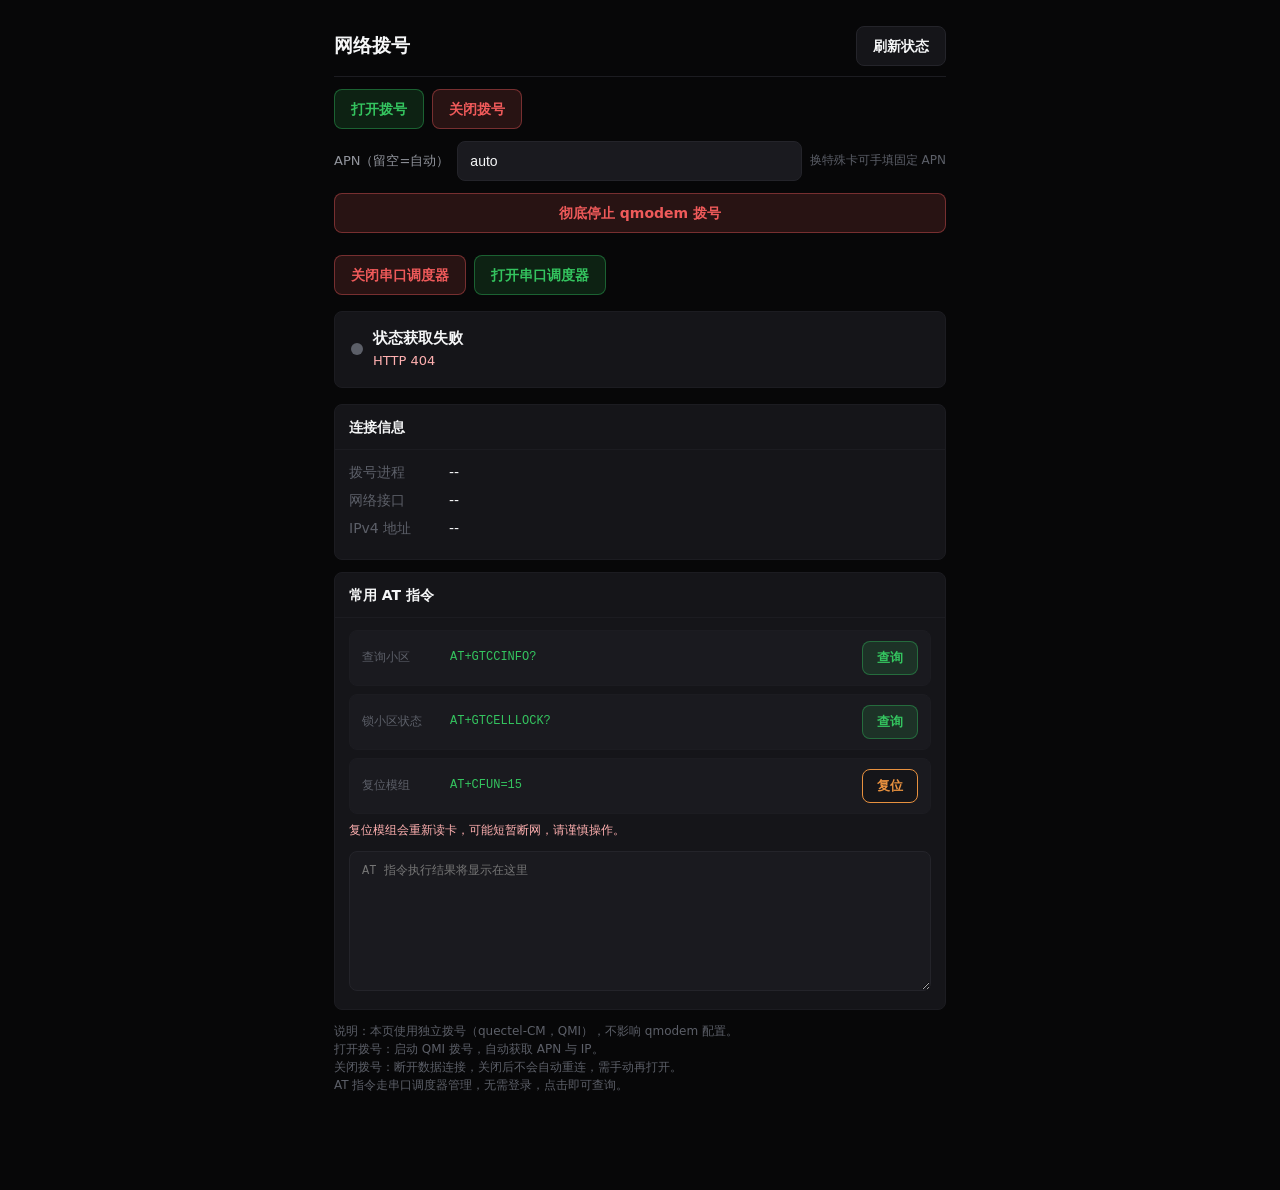
==== dial.html @ c18c1022 "v1.1.0 - scheduler: auto-detect ttyUSB ports at startup (A/B) to survive USB re-enumeration - pass p" ====
<!doctype html>
<html lang="zh-CN">
<head>
<meta charset="UTF-8"/>
<meta name="viewport" content="width=device-width, initial-scale=1.0, viewport-fit=cover"/>
<title>拨号 · FM170</title>
<style>
:root{color-scheme:dark;--bg:#070708;--panel:#101013;--panel-2:#151519;--panel-3:#1a1a1f;--line:#24242a;--line-soft:#1c1c21;--text:#f5f6f7;--muted:#92959d;--subtle:#5c5f68;--good:#34c45f;--good-soft:rgba(52,196,95,.14);--warn:#e8913f;--warn-soft:rgba(232,145,63,.14);--bad:#ef5a5a;--bad-soft:rgba(239,90,90,.14);--radius:8px}
*{box-sizing:border-box}
html{min-height:100%;background:var(--bg)}
body{margin:0;min-height:100vh;background:var(--bg);color:var(--text);font-family:Inter,ui-sans-serif,system-ui,-apple-system,BlinkMacSystemFont,"Segoe UI","PingFang SC","Microsoft YaHei",sans-serif;font-size:14px;line-height:1.45;-webkit-font-smoothing:antialiased}
.page{max-width:640px;margin:0 auto;padding:16px 14px 96px}
.topbar{display:flex;align-items:center;justify-content:space-between;min-height:54px;padding:10px 0;border-bottom:1px solid var(--line-soft)}
.topbar h1{margin:0;font-size:19px;font-weight:720}
.actions{display:flex;gap:8px;margin:12px 0;flex-wrap:wrap}
button{font:inherit;cursor:pointer}
.btn{display:inline-flex;align-items:center;justify-content:center;min-height:40px;padding:8px 16px;border:1px solid var(--line);border-radius:var(--radius);background:var(--panel-2);color:var(--text);font-weight:620}
.btn-start{border-color:rgba(52,196,95,.4);background:var(--good-soft);color:var(--good)}
.btn-start:hover{background:rgba(52,196,95,.22)}
.btn-stop{border-color:rgba(239,90,90,.4);background:var(--bad-soft);color:var(--bad)}
.btn-stop:hover{background:rgba(239,90,90,.22)}
.btn:disabled{opacity:.55;cursor:not-allowed}
.status{display:flex;align-items:center;gap:10px;margin:16px 0;padding:16px;border:1px solid var(--line-soft);border-radius:var(--radius);background:var(--panel-2)}
.dot{width:12px;height:12px;border-radius:50%;flex:0 0 auto}
.dot.on{background:var(--good);box-shadow:0 0 10px var(--good)}
.dot.off{background:var(--subtle)}
.status-txt{flex:1}
.status-title{font-weight:720;font-size:15px}
.status-sub{color:var(--muted);font-size:13px;margin-top:2px}
.card{border:1px solid var(--line-soft);border-radius:var(--radius);background:var(--panel-2);margin:12px 0;overflow:hidden}
.card-head{padding:12px 14px;font-weight:700;border-bottom:1px solid var(--line-soft)}
.card-body{padding:12px 14px}
.info-row{display:flex;gap:10px;margin-bottom:8px}
.info-row .k{color:var(--subtle);flex:0 0 90px}
.info-row .v{color:var(--text);min-width:0;word-break:break-all}
.state{display:block;margin:12px 0;padding:10px 14px;border:1px solid var(--line-soft);border-radius:var(--radius);background:var(--panel-2);color:var(--muted);text-align:center}
.state.error{border-color:rgba(239,90,90,.28);background:var(--bad-soft);color:#ffb0b0}
.state.good{border-color:rgba(52,196,95,.28);background:var(--good-soft);color:#9ef0b8}
.note{color:var(--subtle);font-size:12px;margin-top:4px;line-height:1.5}
/* AT 命令区 */
.at-grid{display:flex;flex-direction:column;gap:8px}
.at-item{display:flex;align-items:center;gap:10px;padding:10px 12px;border:1px solid var(--line-soft);border-radius:var(--radius);background:var(--panel-3)}
.at-item .at-cmd{font-family:ui-monospace,Consolas,monospace;font-size:12px;color:var(--good);flex:1;min-width:0}
.at-item .at-label{color:var(--subtle);font-size:12px;flex:0 0 78px}
.at-item .at-btn{min-height:34px;padding:5px 14px;font-size:13px}
.at-out{width:100%;min-height:140px;margin-top:12px;padding:10px 12px;border:1px solid var(--line);border-radius:var(--radius);background:var(--panel-3);color:#c9d1d9;font-family:ui-monospace,Consolas,monospace;font-size:12px;white-space:pre-wrap;word-break:break-word}
.cmd-warn{color:#ffb0b0;font-size:12px;margin-top:8px}
</style>
</head>
<body>
<div class="page">
  <div class="topbar">
    <h1>网络拨号</h1>
    <button class="btn" id="btnRefresh" type="button">刷新状态</button>
  </div>
  <div class="actions">
    <button class="btn btn-start" id="btnStart" type="button">打开拨号</button>
    <button class="btn btn-stop" id="btnStop" type="button">关闭拨号</button>
  </div>
  <div class="actions" style="margin-top:0;align-items:center">
    <label for="inApn" style="color:var(--muted);font-size:13px;flex:0 0 auto">APN（留空=自动）</label>
    <input id="inApn" type="text" value="auto" placeholder="auto"
      style="flex:1;min-width:0;min-height:40px;padding:8px 12px;border:1px solid var(--line);border-radius:var(--radius);background:var(--panel-3);color:var(--text);font-size:14px"/>
    <span style="color:var(--subtle);font-size:12px">换特殊卡可手填固定 APN</span>
  </div>
  <button class="btn btn-stop" id="btnQmodemStop" type="button" style="width:100%;margin-bottom:8px">彻底停止 qmodem 拨号</button>
  <div class="actions" style="margin-top:14px">
    <button class="btn btn-stop" id="btnSchedStop" type="button">关闭串口调度器</button>
    <button class="btn btn-start" id="btnSchedStart" type="button">打开串口调度器</button>
  </div>
  <div id="state"></div>
  <div class="status" id="statusBox">
    <span class="dot" id="statusDot"></span>
    <div class="status-txt">
      <div class="status-title" id="statusTitle">检测中</div>
      <div class="status-sub" id="statusSub"></div>
    </div>
  </div>
  <div class="card">
    <div class="card-head">连接信息</div>
    <div class="card-body" id="connInfo">
      <div class="info-row"><span class="k">拨号进程</span><span class="v" id="infPid">--</span></div>
      <div class="info-row"><span class="k">网络接口</span><span class="v" id="infNet">--</span></div>
      <div class="info-row"><span class="k">IPv4 地址</span><span class="v" id="infIp">--</span></div>
    </div>
  </div>

  <div class="card">
    <div class="card-head">常用 AT 指令</div>
    <div class="card-body">
      <div class="at-grid">
        <div class="at-item">
          <span class="at-label">查询小区</span>
          <span class="at-cmd">AT+GTCCINFO?</span>
          <button class="btn at-btn btn-start" id="btnCcInfo" type="button">查询</button>
        </div>
        <div class="at-item">
          <span class="at-label">锁小区状态</span>
          <span class="at-cmd">AT+GTCELLLOCK?</span>
          <button class="btn at-btn btn-start" id="btnCellLock" type="button">查询</button>
        </div>
        <div class="at-item">
          <span class="at-label">复位模组</span>
          <span class="at-cmd">AT+CFUN=15</span>
          <button class="btn at-btn" id="btnCfun15" type="button" style="border-color:var(--warn);color:var(--warn)">复位</button>
        </div>
      </div>
      <div class="cmd-warn">复位模组会重新读卡，可能短暂断网，请谨慎操作。</div>
      <textarea class="at-out" id="atOut" readonly placeholder="AT 指令执行结果将显示在这里"></textarea>
    </div>
  </div>

  <div class="note">
    说明：本页使用独立拨号（quectel-CM，QMI），不影响 qmodem 配置。<br/>
    打开拨号：启动 QMI 拨号，自动获取 APN 与 IP。<br/>
    关闭拨号：断开数据连接，关闭后不会自动重连，需手动再打开。<br/>
    AT 指令走串口调度器管理，无需登录，点击即可查询。
  </div>
</div>
<script>
const API = "/cgi-bin/fm170_dial.cgi";
const $ = s => document.querySelector(s);
function setState(msg, cls){ const el=$("#state"); if(!msg){el.style.display="none";return;} el.style.display="block"; el.className="state"+(cls?" "+cls:""); el.textContent=msg; }
function esc(s){ return String(s==null?"":s).replace(/[&<>"']/g, c => ({"&":"&amp;","<":"&lt;",">":"&gt;",'"':"&quot;","'":"&#39;"}[c])); }
function render(data){
  const on = !!(data && data.dialing);
  const dot=$("#statusDot"), title=$("#statusTitle"), sub=$("#statusSub");
  const hasIp = !!(data && data.ipv4);
  if(!data){ dot.className="dot off"; title.textContent="未知"; sub.textContent="状态获取失败"; }
  else if(on && hasIp){ dot.className="dot on"; title.textContent="已拨号"; sub.textContent="数据连接处于活动状态，IP: " + esc(data.ipv4); }
  else if(on && !hasIp){ dot.className="dot on"; title.textContent="已拨号（等待获取 IP）"; sub.textContent="拨号进程已启动，正在等待运营商分配 IP..."; }
  else { dot.className="dot off"; title.textContent="未拨号"; sub.textContent="数据连接未开启"; }
  $("#infPid").textContent = data && data.pid ? esc(data.pid) : "--";
  $("#infNet").textContent = data && data.netcard ? esc(data.netcard) : "--";
  $("#infIp").textContent = hasIp ? esc(data.ipv4) : (on ? "等待获取 IP..." : "--");
}
async function loadStatus(){
  try{
    const r=await fetch(API+"?action=ppp_status&ts="+Date.now(),{cache:"no-store"});
    if(!r.ok){ renderFail("HTTP "+r.status); return; }
    const d=await r.json();
    if(d&&d.ok) render(d); else { renderFail(d&&d.error?("接口:"+d.error):"ok=false"); }
  }catch(e){ renderFail(e&&e.message?e.message:String(e)); console.error("ppp_status",e); }
}
// 诊断辅助：把失败原因显示在状态区，便于定位
function renderFail(msg){
  const dot=$("#statusDot"), title=$("#statusTitle"), sub=$("#statusSub");
  dot.className="dot off"; title.textContent="状态获取失败";
  sub.innerHTML="<span style='color:#ffb0b0;word-break:break-all'>"+esc(msg||"未知错误")+"</span>";
}
async function doStart(){
  const btn=$("#btnStart"); btn.disabled=true; setState("正在打开拨号...");
  try{
    const apn=($("#inApn").value||"").trim()||"auto";
    const r=await fetch(API+"?action=ppp_start&apn="+encodeURIComponent(apn)+"&ts="+Date.now(),{cache:"no-store"});
    const d=await r.json();
    if(!d||d.ok!==true) throw new Error(d?.error||"拨号启动失败");
    setState(d.message||"拨号已启动","good");
    setTimeout(loadStatus,1800);
  }catch(e){ setState(e.message||"拨号启动失败","error"); console.error("ppp_start",e); }
  finally{ btn.disabled=false; }
}
async function doStop(){
  const btn=$("#btnStop"); btn.disabled=true; setState("正在关闭拨号...");
  try{
    const r=await fetch(API+"?action=ppp_stop&ts="+Date.now(),{cache:"no-store"});
    const d=await r.json();
    if(!d||d.ok!==true) throw new Error(d?.error||"拨号关闭失败");
    setState(d.message||"拨号已关闭","good");
    setTimeout(loadStatus,1500);
  }catch(e){ setState(e.message||"拨号关闭失败","error"); console.error("ppp_stop",e); }
  finally{ btn.disabled=false; }
}
async function doQmodemStop(){
  const c=window.confirm("确定彻底停止 qmodem 拨号？\n将执行 hang + enable_dial=0 + 禁自启，会断开蜂窝网络。");
  if(!c) return;
  const btn=$("#btnQmodemStop"); btn.disabled=true; setState("正在停止 qmodem 拨号...");
  try{
    const r=await fetch(API+"?action=qmodem_stop&ts="+Date.now(),{cache:"no-store"});
    const d=await r.json();
    if(!d||d.ok!==true) throw new Error(d?.error||"停止失败");
    setState(d.message||"已停止","good");
  }catch(e){ setState(e.message||"停止失败","error"); }
  finally{ btn.disabled=false; setTimeout(loadStatus,1500); }
}
async function doSchedStop(){
  if(!window.confirm("关闭串口调度器？将停止 fm170_scheduler，WebUI 状态/扫描停止刷新。")) return;
  setState("正在关闭串口调度器...");
  try{
    const r=await fetch(API+"?action=scheduler_stop&ts="+Date.now(),{cache:"no-store"}); const d=await r.json();
    if(!d||d.ok!==true) throw new Error(d?.error||"关闭失败");
    setState(d.message||"已关闭","good");
  }catch(e){ setState(e.message||"关闭失败","error"); }
}
async function doSchedStart(){
  setState("正在打开串口调度器...");
  try{
    const r=await fetch(API+"?action=scheduler_start&ts="+Date.now(),{cache:"no-store"}); const d=await r.json();
    if(!d||d.ok!==true) throw new Error(d?.error||"打开失败");
    setState(d.message||"已启动","good");
  }catch(e){ setState(e.message||"打开失败","error"); }
}
// ---- AT 指令（无需登录，走 dial.cgi 的 at action）----
function out(txt){ $("#atOut").value = txt; }
async function doAt(cmd, label){
  setState("正在执行 "+label+"...");
  try{
    const r=await fetch(API+"?action=at&cmd="+encodeURIComponent(cmd)+"&ts="+Date.now(),{cache:"no-store"});
    const d=await r.json();
    if(!d||d.ok!==true) throw new Error(d?.error||label+" 执行失败");
    const raw=(d.raw||"").replace(/\r/g,"");
    out("◆ "+label+"\n"+raw.trim()+"\n");
    setState(label+" 执行成功","good");
  }catch(e){ setState(e.message||label+" 失败","error"); console.error(label,e); }
}
$("#btnRefresh").addEventListener("click",loadStatus);
$("#btnStart").addEventListener("click",doStart);
$("#btnStop").addEventListener("click",doStop);
$("#btnQmodemStop").addEventListener("click",doQmodemStop);
$("#btnSchedStop").addEventListener("click",doSchedStop);
$("#btnSchedStart").addEventListener("click",doSchedStart);
$("#btnCcInfo").addEventListener("click",()=>doAt("AT+GTCCINFO?","当前小区 (AT+GTCCINFO?)"));
$("#btnCellLock").addEventListener("click",()=>doAt("AT+GTCELLLOCK?","锁小区状态 (AT+GTCELLLOCK?)"));
$("#btnCfun15").addEventListener("click",()=>{
  if(!window.confirm("确定执行 AT+CFUN=15 复位模组？\n会重新读卡，可能短暂断网。")) return;
  doAt("AT+CFUN=15","复位模组 (AT+CFUN=15)");
});
loadStatus();
setInterval(loadStatus,5000);
</script>
</body>
</html>
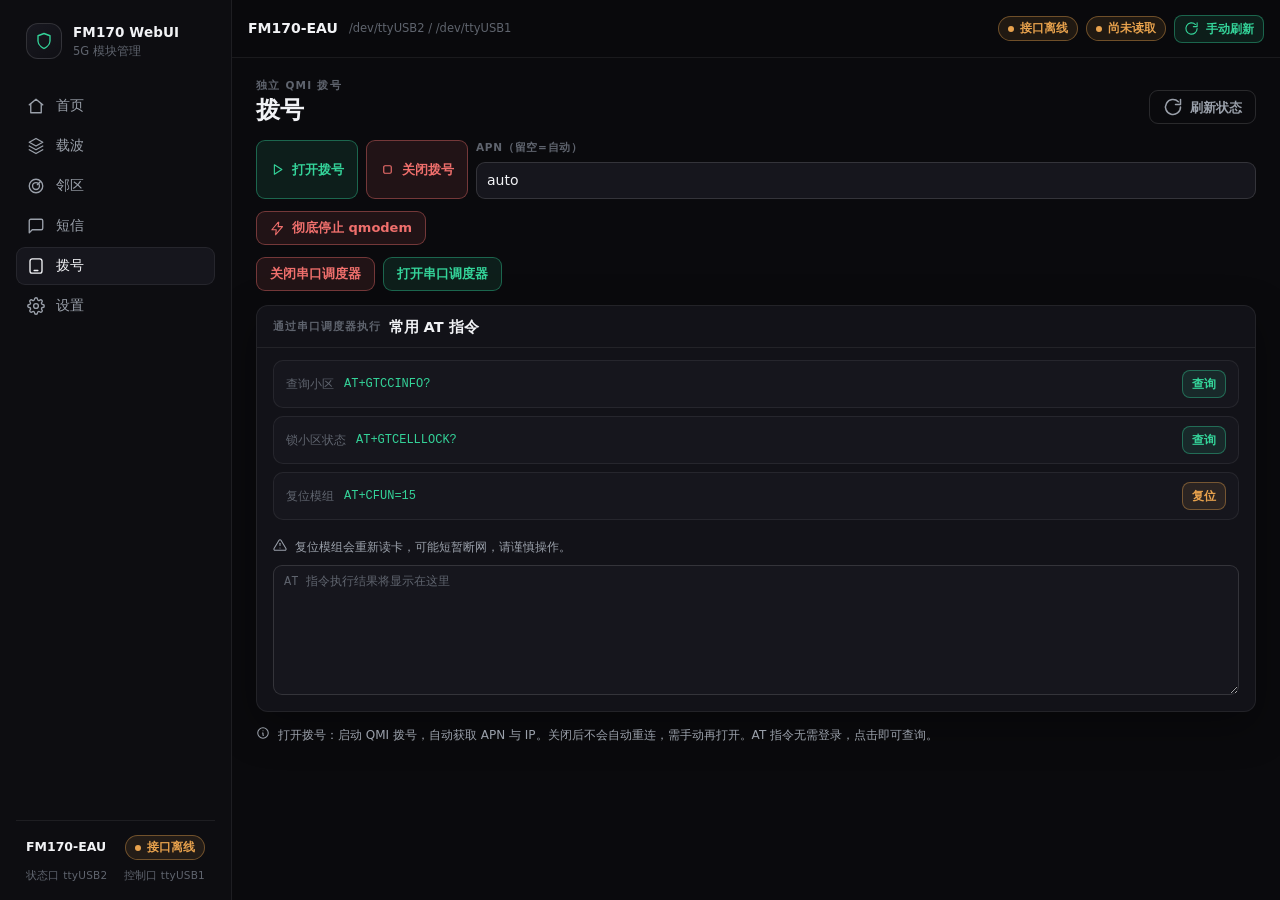
==== commit 3190ea1e: "fix: sync router-verified FM170 scripts and WebUI SPA - GTCELLSCAN default timeout 90s -> 180s (resu" ====
--- a/dial.html
+++ b/dial.html
@@ -1,232 +1,11 @@
 <!doctype html>
 <html lang="zh-CN">
-<head>
-<meta charset="UTF-8"/>
-<meta name="viewport" content="width=device-width, initial-scale=1.0, viewport-fit=cover"/>
+<head><meta charset="UTF-8"/><meta name="viewport" content="width=device-width,initial-scale=1.0"/>
+<meta http-equiv="refresh" content="0;url=index.html#/dial"/>
 <title>拨号 · FM170</title>
-<style>
-:root{color-scheme:dark;--bg:#070708;--panel:#101013;--panel-2:#151519;--panel-3:#1a1a1f;--line:#24242a;--line-soft:#1c1c21;--text:#f5f6f7;--muted:#92959d;--subtle:#5c5f68;--good:#34c45f;--good-soft:rgba(52,196,95,.14);--warn:#e8913f;--warn-soft:rgba(232,145,63,.14);--bad:#ef5a5a;--bad-soft:rgba(239,90,90,.14);--radius:8px}
-*{box-sizing:border-box}
-html{min-height:100%;background:var(--bg)}
-body{margin:0;min-height:100vh;background:var(--bg);color:var(--text);font-family:Inter,ui-sans-serif,system-ui,-apple-system,BlinkMacSystemFont,"Segoe UI","PingFang SC","Microsoft YaHei",sans-serif;font-size:14px;line-height:1.45;-webkit-font-smoothing:antialiased}
-.page{max-width:640px;margin:0 auto;padding:16px 14px 96px}
-.topbar{display:flex;align-items:center;justify-content:space-between;min-height:54px;padding:10px 0;border-bottom:1px solid var(--line-soft)}
-.topbar h1{margin:0;font-size:19px;font-weight:720}
-.actions{display:flex;gap:8px;margin:12px 0;flex-wrap:wrap}
-button{font:inherit;cursor:pointer}
-.btn{display:inline-flex;align-items:center;justify-content:center;min-height:40px;padding:8px 16px;border:1px solid var(--line);border-radius:var(--radius);background:var(--panel-2);color:var(--text);font-weight:620}
-.btn-start{border-color:rgba(52,196,95,.4);background:var(--good-soft);color:var(--good)}
-.btn-start:hover{background:rgba(52,196,95,.22)}
-.btn-stop{border-color:rgba(239,90,90,.4);background:var(--bad-soft);color:var(--bad)}
-.btn-stop:hover{background:rgba(239,90,90,.22)}
-.btn:disabled{opacity:.55;cursor:not-allowed}
-.status{display:flex;align-items:center;gap:10px;margin:16px 0;padding:16px;border:1px solid var(--line-soft);border-radius:var(--radius);background:var(--panel-2)}
-.dot{width:12px;height:12px;border-radius:50%;flex:0 0 auto}
-.dot.on{background:var(--good);box-shadow:0 0 10px var(--good)}
-.dot.off{background:var(--subtle)}
-.status-txt{flex:1}
-.status-title{font-weight:720;font-size:15px}
-.status-sub{color:var(--muted);font-size:13px;margin-top:2px}
-.card{border:1px solid var(--line-soft);border-radius:var(--radius);background:var(--panel-2);margin:12px 0;overflow:hidden}
-.card-head{padding:12px 14px;font-weight:700;border-bottom:1px solid var(--line-soft)}
-.card-body{padding:12px 14px}
-.info-row{display:flex;gap:10px;margin-bottom:8px}
-.info-row .k{color:var(--subtle);flex:0 0 90px}
-.info-row .v{color:var(--text);min-width:0;word-break:break-all}
-.state{display:block;margin:12px 0;padding:10px 14px;border:1px solid var(--line-soft);border-radius:var(--radius);background:var(--panel-2);color:var(--muted);text-align:center}
-.state.error{border-color:rgba(239,90,90,.28);background:var(--bad-soft);color:#ffb0b0}
-.state.good{border-color:rgba(52,196,95,.28);background:var(--good-soft);color:#9ef0b8}
-.note{color:var(--subtle);font-size:12px;margin-top:4px;line-height:1.5}
-/* AT 命令区 */
-.at-grid{display:flex;flex-direction:column;gap:8px}
-.at-item{display:flex;align-items:center;gap:10px;padding:10px 12px;border:1px solid var(--line-soft);border-radius:var(--radius);background:var(--panel-3)}
-.at-item .at-cmd{font-family:ui-monospace,Consolas,monospace;font-size:12px;color:var(--good);flex:1;min-width:0}
-.at-item .at-label{color:var(--subtle);font-size:12px;flex:0 0 78px}
-.at-item .at-btn{min-height:34px;padding:5px 14px;font-size:13px}
-.at-out{width:100%;min-height:140px;margin-top:12px;padding:10px 12px;border:1px solid var(--line);border-radius:var(--radius);background:var(--panel-3);color:#c9d1d9;font-family:ui-monospace,Consolas,monospace;font-size:12px;white-space:pre-wrap;word-break:break-word}
-.cmd-warn{color:#ffb0b0;font-size:12px;margin-top:8px}
-</style>
+<script>location.replace('index.html#/dial');</script>
 </head>
-<body>
-<div class="page">
-  <div class="topbar">
-    <h1>网络拨号</h1>
-    <button class="btn" id="btnRefresh" type="button">刷新状态</button>
-  </div>
-  <div class="actions">
-    <button class="btn btn-start" id="btnStart" type="button">打开拨号</button>
-    <button class="btn btn-stop" id="btnStop" type="button">关闭拨号</button>
-  </div>
-  <div class="actions" style="margin-top:0;align-items:center">
-    <label for="inApn" style="color:var(--muted);font-size:13px;flex:0 0 auto">APN（留空=自动）</label>
-    <input id="inApn" type="text" value="auto" placeholder="auto"
-      style="flex:1;min-width:0;min-height:40px;padding:8px 12px;border:1px solid var(--line);border-radius:var(--radius);background:var(--panel-3);color:var(--text);font-size:14px"/>
-    <span style="color:var(--subtle);font-size:12px">换特殊卡可手填固定 APN</span>
-  </div>
-  <button class="btn btn-stop" id="btnQmodemStop" type="button" style="width:100%;margin-bottom:8px">彻底停止 qmodem 拨号</button>
-  <div class="actions" style="margin-top:14px">
-    <button class="btn btn-stop" id="btnSchedStop" type="button">关闭串口调度器</button>
-    <button class="btn btn-start" id="btnSchedStart" type="button">打开串口调度器</button>
-  </div>
-  <div id="state"></div>
-  <div class="status" id="statusBox">
-    <span class="dot" id="statusDot"></span>
-    <div class="status-txt">
-      <div class="status-title" id="statusTitle">检测中</div>
-      <div class="status-sub" id="statusSub"></div>
-    </div>
-  </div>
-  <div class="card">
-    <div class="card-head">连接信息</div>
-    <div class="card-body" id="connInfo">
-      <div class="info-row"><span class="k">拨号进程</span><span class="v" id="infPid">--</span></div>
-      <div class="info-row"><span class="k">网络接口</span><span class="v" id="infNet">--</span></div>
-      <div class="info-row"><span class="k">IPv4 地址</span><span class="v" id="infIp">--</span></div>
-    </div>
-  </div>
-
-  <div class="card">
-    <div class="card-head">常用 AT 指令</div>
-    <div class="card-body">
-      <div class="at-grid">
-        <div class="at-item">
-          <span class="at-label">查询小区</span>
-          <span class="at-cmd">AT+GTCCINFO?</span>
-          <button class="btn at-btn btn-start" id="btnCcInfo" type="button">查询</button>
-        </div>
-        <div class="at-item">
-          <span class="at-label">锁小区状态</span>
-          <span class="at-cmd">AT+GTCELLLOCK?</span>
-          <button class="btn at-btn btn-start" id="btnCellLock" type="button">查询</button>
-        </div>
-        <div class="at-item">
-          <span class="at-label">复位模组</span>
-          <span class="at-cmd">AT+CFUN=15</span>
-          <button class="btn at-btn" id="btnCfun15" type="button" style="border-color:var(--warn);color:var(--warn)">复位</button>
-        </div>
-      </div>
-      <div class="cmd-warn">复位模组会重新读卡，可能短暂断网，请谨慎操作。</div>
-      <textarea class="at-out" id="atOut" readonly placeholder="AT 指令执行结果将显示在这里"></textarea>
-    </div>
-  </div>
-
-  <div class="note">
-    说明：本页使用独立拨号（quectel-CM，QMI），不影响 qmodem 配置。<br/>
-    打开拨号：启动 QMI 拨号，自动获取 APN 与 IP。<br/>
-    关闭拨号：断开数据连接，关闭后不会自动重连，需手动再打开。<br/>
-    AT 指令走串口调度器管理，无需登录，点击即可查询。
-  </div>
-</div>
-<script>
-const API = "/cgi-bin/fm170_dial.cgi";
-const $ = s => document.querySelector(s);
-function setState(msg, cls){ const el=$("#state"); if(!msg){el.style.display="none";return;} el.style.display="block"; el.className="state"+(cls?" "+cls:""); el.textContent=msg; }
-function esc(s){ return String(s==null?"":s).replace(/[&<>"']/g, c => ({"&":"&amp;","<":"&lt;",">":"&gt;",'"':"&quot;","'":"&#39;"}[c])); }
-function render(data){
-  const on = !!(data && data.dialing);
-  const dot=$("#statusDot"), title=$("#statusTitle"), sub=$("#statusSub");
-  const hasIp = !!(data && data.ipv4);
-  if(!data){ dot.className="dot off"; title.textContent="未知"; sub.textContent="状态获取失败"; }
-  else if(on && hasIp){ dot.className="dot on"; title.textContent="已拨号"; sub.textContent="数据连接处于活动状态，IP: " + esc(data.ipv4); }
-  else if(on && !hasIp){ dot.className="dot on"; title.textContent="已拨号（等待获取 IP）"; sub.textContent="拨号进程已启动，正在等待运营商分配 IP..."; }
-  else { dot.className="dot off"; title.textContent="未拨号"; sub.textContent="数据连接未开启"; }
-  $("#infPid").textContent = data && data.pid ? esc(data.pid) : "--";
-  $("#infNet").textContent = data && data.netcard ? esc(data.netcard) : "--";
-  $("#infIp").textContent = hasIp ? esc(data.ipv4) : (on ? "等待获取 IP..." : "--");
-}
-async function loadStatus(){
-  try{
-    const r=await fetch(API+"?action=ppp_status&ts="+Date.now(),{cache:"no-store"});
-    if(!r.ok){ renderFail("HTTP "+r.status); return; }
-    const d=await r.json();
-    if(d&&d.ok) render(d); else { renderFail(d&&d.error?("接口:"+d.error):"ok=false"); }
-  }catch(e){ renderFail(e&&e.message?e.message:String(e)); console.error("ppp_status",e); }
-}
-// 诊断辅助：把失败原因显示在状态区，便于定位
-function renderFail(msg){
-  const dot=$("#statusDot"), title=$("#statusTitle"), sub=$("#statusSub");
-  dot.className="dot off"; title.textContent="状态获取失败";
-  sub.innerHTML="<span style='color:#ffb0b0;word-break:break-all'>"+esc(msg||"未知错误")+"</span>";
-}
-async function doStart(){
-  const btn=$("#btnStart"); btn.disabled=true; setState("正在打开拨号...");
-  try{
-    const apn=($("#inApn").value||"").trim()||"auto";
-    const r=await fetch(API+"?action=ppp_start&apn="+encodeURIComponent(apn)+"&ts="+Date.now(),{cache:"no-store"});
-    const d=await r.json();
-    if(!d||d.ok!==true) throw new Error(d?.error||"拨号启动失败");
-    setState(d.message||"拨号已启动","good");
-    setTimeout(loadStatus,1800);
-  }catch(e){ setState(e.message||"拨号启动失败","error"); console.error("ppp_start",e); }
-  finally{ btn.disabled=false; }
-}
-async function doStop(){
-  const btn=$("#btnStop"); btn.disabled=true; setState("正在关闭拨号...");
-  try{
-    const r=await fetch(API+"?action=ppp_stop&ts="+Date.now(),{cache:"no-store"});
-    const d=await r.json();
-    if(!d||d.ok!==true) throw new Error(d?.error||"拨号关闭失败");
-    setState(d.message||"拨号已关闭","good");
-    setTimeout(loadStatus,1500);
-  }catch(e){ setState(e.message||"拨号关闭失败","error"); console.error("ppp_stop",e); }
-  finally{ btn.disabled=false; }
-}
-async function doQmodemStop(){
-  const c=window.confirm("确定彻底停止 qmodem 拨号？\n将执行 hang + enable_dial=0 + 禁自启，会断开蜂窝网络。");
-  if(!c) return;
-  const btn=$("#btnQmodemStop"); btn.disabled=true; setState("正在停止 qmodem 拨号...");
-  try{
-    const r=await fetch(API+"?action=qmodem_stop&ts="+Date.now(),{cache:"no-store"});
-    const d=await r.json();
-    if(!d||d.ok!==true) throw new Error(d?.error||"停止失败");
-    setState(d.message||"已停止","good");
-  }catch(e){ setState(e.message||"停止失败","error"); }
-  finally{ btn.disabled=false; setTimeout(loadStatus,1500); }
-}
-async function doSchedStop(){
-  if(!window.confirm("关闭串口调度器？将停止 fm170_scheduler，WebUI 状态/扫描停止刷新。")) return;
-  setState("正在关闭串口调度器...");
-  try{
-    const r=await fetch(API+"?action=scheduler_stop&ts="+Date.now(),{cache:"no-store"}); const d=await r.json();
-    if(!d||d.ok!==true) throw new Error(d?.error||"关闭失败");
-    setState(d.message||"已关闭","good");
-  }catch(e){ setState(e.message||"关闭失败","error"); }
-}
-async function doSchedStart(){
-  setState("正在打开串口调度器...");
-  try{
-    const r=await fetch(API+"?action=scheduler_start&ts="+Date.now(),{cache:"no-store"}); const d=await r.json();
-    if(!d||d.ok!==true) throw new Error(d?.error||"打开失败");
-    setState(d.message||"已启动","good");
-  }catch(e){ setState(e.message||"打开失败","error"); }
-}
-// ---- AT 指令（无需登录，走 dial.cgi 的 at action）----
-function out(txt){ $("#atOut").value = txt; }
-async function doAt(cmd, label){
-  setState("正在执行 "+label+"...");
-  try{
-    const r=await fetch(API+"?action=at&cmd="+encodeURIComponent(cmd)+"&ts="+Date.now(),{cache:"no-store"});
-    const d=await r.json();
-    if(!d||d.ok!==true) throw new Error(d?.error||label+" 执行失败");
-    const raw=(d.raw||"").replace(/\r/g,"");
-    out("◆ "+label+"\n"+raw.trim()+"\n");
-    setState(label+" 执行成功","good");
-  }catch(e){ setState(e.message||label+" 失败","error"); console.error(label,e); }
-}
-$("#btnRefresh").addEventListener("click",loadStatus);
-$("#btnStart").addEventListener("click",doStart);
-$("#btnStop").addEventListener("click",doStop);
-$("#btnQmodemStop").addEventListener("click",doQmodemStop);
-$("#btnSchedStop").addEventListener("click",doSchedStop);
-$("#btnSchedStart").addEventListener("click",doSchedStart);
-$("#btnCcInfo").addEventListener("click",()=>doAt("AT+GTCCINFO?","当前小区 (AT+GTCCINFO?)"));
-$("#btnCellLock").addEventListener("click",()=>doAt("AT+GTCELLLOCK?","锁小区状态 (AT+GTCELLLOCK?)"));
-$("#btnCfun15").addEventListener("click",()=>{
-  if(!window.confirm("确定执行 AT+CFUN=15 复位模组？\n会重新读卡，可能短暂断网。")) return;
-  doAt("AT+CFUN=15","复位模组 (AT+CFUN=15)");
-});
-loadStatus();
-setInterval(loadStatus,5000);
-</script>
+<body style="background:#0a0a0d;color:#9aa0aa;font-family:system-ui,sans-serif;display:grid;place-items:center;min-height:100vh;margin:0">
+<p>正在跳转到拨号页面…</p>
 </body>
-</html>
+</html>
